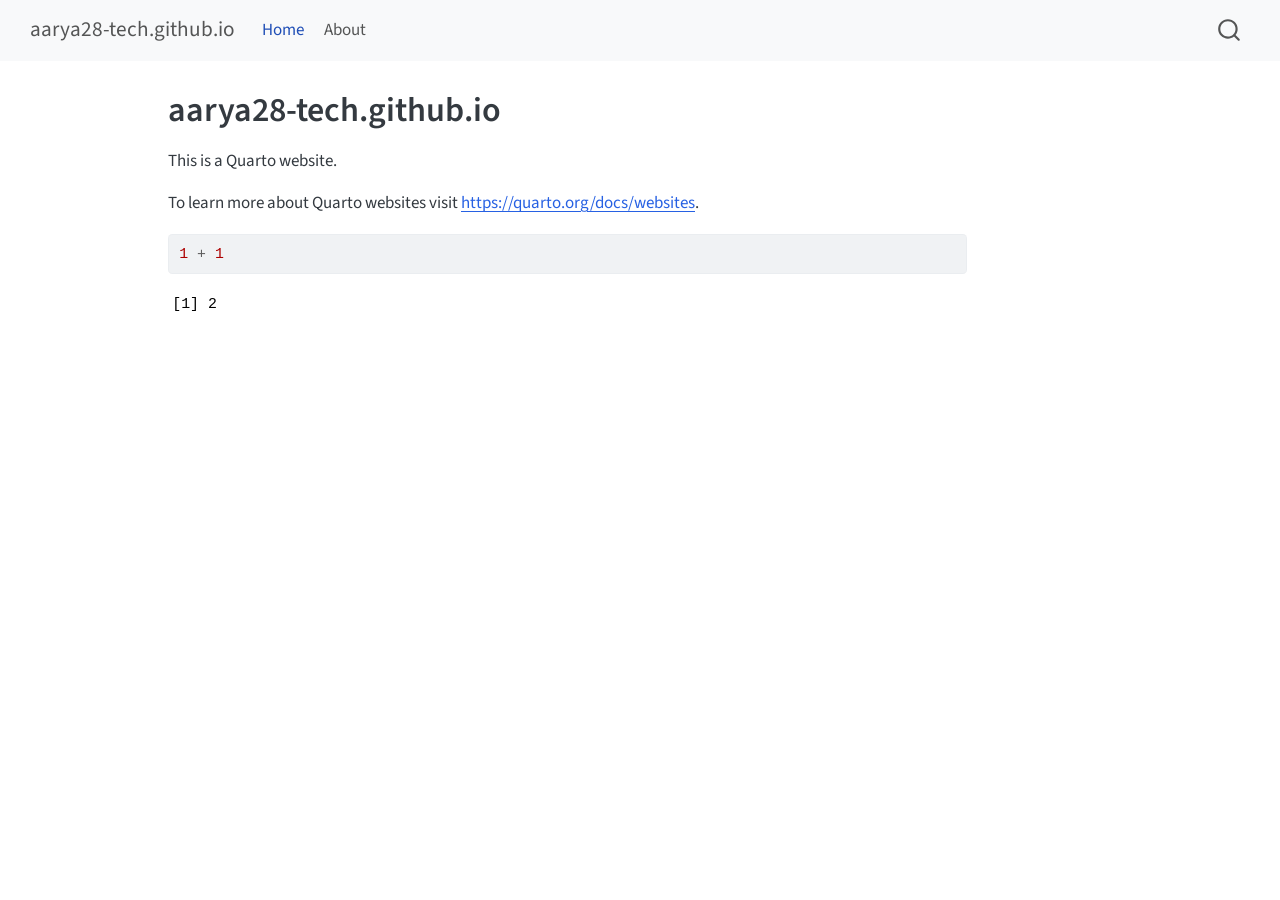
==== docs/index.html @ d5e37c38 "Build website for GitHub Pages" ====
<!DOCTYPE html>
<html xmlns="http://www.w3.org/1999/xhtml" lang="en" xml:lang="en"><head>

<meta charset="utf-8">
<meta name="generator" content="quarto-1.5.57">

<meta name="viewport" content="width=device-width, initial-scale=1.0, user-scalable=yes">


<title>aarya28-tech.github.io</title>
<style>
code{white-space: pre-wrap;}
span.smallcaps{font-variant: small-caps;}
div.columns{display: flex; gap: min(4vw, 1.5em);}
div.column{flex: auto; overflow-x: auto;}
div.hanging-indent{margin-left: 1.5em; text-indent: -1.5em;}
ul.task-list{list-style: none;}
ul.task-list li input[type="checkbox"] {
  width: 0.8em;
  margin: 0 0.8em 0.2em -1em; /* quarto-specific, see https://github.com/quarto-dev/quarto-cli/issues/4556 */ 
  vertical-align: middle;
}
/* CSS for syntax highlighting */
pre > code.sourceCode { white-space: pre; position: relative; }
pre > code.sourceCode > span { line-height: 1.25; }
pre > code.sourceCode > span:empty { height: 1.2em; }
.sourceCode { overflow: visible; }
code.sourceCode > span { color: inherit; text-decoration: inherit; }
div.sourceCode { margin: 1em 0; }
pre.sourceCode { margin: 0; }
@media screen {
div.sourceCode { overflow: auto; }
}
@media print {
pre > code.sourceCode { white-space: pre-wrap; }
pre > code.sourceCode > span { display: inline-block; text-indent: -5em; padding-left: 5em; }
}
pre.numberSource code
  { counter-reset: source-line 0; }
pre.numberSource code > span
  { position: relative; left: -4em; counter-increment: source-line; }
pre.numberSource code > span > a:first-child::before
  { content: counter(source-line);
    position: relative; left: -1em; text-align: right; vertical-align: baseline;
    border: none; display: inline-block;
    -webkit-touch-callout: none; -webkit-user-select: none;
    -khtml-user-select: none; -moz-user-select: none;
    -ms-user-select: none; user-select: none;
    padding: 0 4px; width: 4em;
  }
pre.numberSource { margin-left: 3em;  padding-left: 4px; }
div.sourceCode
  {   }
@media screen {
pre > code.sourceCode > span > a:first-child::before { text-decoration: underline; }
}
</style>


<script src="site_libs/quarto-nav/quarto-nav.js"></script>
<script src="site_libs/quarto-nav/headroom.min.js"></script>
<script src="site_libs/clipboard/clipboard.min.js"></script>
<script src="site_libs/quarto-search/autocomplete.umd.js"></script>
<script src="site_libs/quarto-search/fuse.min.js"></script>
<script src="site_libs/quarto-search/quarto-search.js"></script>
<meta name="quarto:offset" content="./">
<script src="site_libs/quarto-html/quarto.js"></script>
<script src="site_libs/quarto-html/popper.min.js"></script>
<script src="site_libs/quarto-html/tippy.umd.min.js"></script>
<script src="site_libs/quarto-html/anchor.min.js"></script>
<link href="site_libs/quarto-html/tippy.css" rel="stylesheet">
<link href="site_libs/quarto-html/quarto-syntax-highlighting.css" rel="stylesheet" id="quarto-text-highlighting-styles">
<script src="site_libs/bootstrap/bootstrap.min.js"></script>
<link href="site_libs/bootstrap/bootstrap-icons.css" rel="stylesheet">
<link href="site_libs/bootstrap/bootstrap.min.css" rel="stylesheet" id="quarto-bootstrap" data-mode="light">
<script id="quarto-search-options" type="application/json">{
  "location": "navbar",
  "copy-button": false,
  "collapse-after": 3,
  "panel-placement": "end",
  "type": "overlay",
  "limit": 50,
  "keyboard-shortcut": [
    "f",
    "/",
    "s"
  ],
  "show-item-context": false,
  "language": {
    "search-no-results-text": "No results",
    "search-matching-documents-text": "matching documents",
    "search-copy-link-title": "Copy link to search",
    "search-hide-matches-text": "Hide additional matches",
    "search-more-match-text": "more match in this document",
    "search-more-matches-text": "more matches in this document",
    "search-clear-button-title": "Clear",
    "search-text-placeholder": "",
    "search-detached-cancel-button-title": "Cancel",
    "search-submit-button-title": "Submit",
    "search-label": "Search"
  }
}</script>


<link rel="stylesheet" href="styles.css">
</head>

<body class="nav-fixed">

<div id="quarto-search-results"></div>
  <header id="quarto-header" class="headroom fixed-top">
    <nav class="navbar navbar-expand-lg " data-bs-theme="dark">
      <div class="navbar-container container-fluid">
      <div class="navbar-brand-container mx-auto">
    <a class="navbar-brand" href="./index.html">
    <span class="navbar-title">aarya28-tech.github.io</span>
    </a>
  </div>
            <div id="quarto-search" class="" title="Search"></div>
          <button class="navbar-toggler" type="button" data-bs-toggle="collapse" data-bs-target="#navbarCollapse" aria-controls="navbarCollapse" role="menu" aria-expanded="false" aria-label="Toggle navigation" onclick="if (window.quartoToggleHeadroom) { window.quartoToggleHeadroom(); }">
  <span class="navbar-toggler-icon"></span>
</button>
          <div class="collapse navbar-collapse" id="navbarCollapse">
            <ul class="navbar-nav navbar-nav-scroll me-auto">
  <li class="nav-item">
    <a class="nav-link active" href="./index.html" aria-current="page"> 
<span class="menu-text">Home</span></a>
  </li>  
  <li class="nav-item">
    <a class="nav-link" href="./about.html"> 
<span class="menu-text">About</span></a>
  </li>  
</ul>
          </div> <!-- /navcollapse -->
            <div class="quarto-navbar-tools">
</div>
      </div> <!-- /container-fluid -->
    </nav>
</header>
<!-- content -->
<div id="quarto-content" class="quarto-container page-columns page-rows-contents page-layout-article page-navbar">
<!-- sidebar -->
<!-- margin-sidebar -->
    <div id="quarto-margin-sidebar" class="sidebar margin-sidebar zindex-bottom">
        
    </div>
<!-- main -->
<main class="content" id="quarto-document-content">

<header id="title-block-header" class="quarto-title-block default">
<div class="quarto-title">
<h1 class="title">aarya28-tech.github.io</h1>
</div>



<div class="quarto-title-meta">

    
  
    
  </div>
  


</header>


<p>This is a Quarto website.</p>
<p>To learn more about Quarto websites visit <a href="https://quarto.org/docs/websites" class="uri">https://quarto.org/docs/websites</a>.</p>
<div class="cell">
<div class="sourceCode cell-code" id="cb1"><pre class="sourceCode r code-with-copy"><code class="sourceCode r"><span id="cb1-1"><a href="#cb1-1" aria-hidden="true" tabindex="-1"></a><span class="dv">1</span> <span class="sc">+</span> <span class="dv">1</span></span></code><button title="Copy to Clipboard" class="code-copy-button"><i class="bi"></i></button></pre></div>
<div class="cell-output cell-output-stdout">
<pre><code>[1] 2</code></pre>
</div>
</div>



</main> <!-- /main -->
<script id="quarto-html-after-body" type="application/javascript">
window.document.addEventListener("DOMContentLoaded", function (event) {
  const toggleBodyColorMode = (bsSheetEl) => {
    const mode = bsSheetEl.getAttribute("data-mode");
    const bodyEl = window.document.querySelector("body");
    if (mode === "dark") {
      bodyEl.classList.add("quarto-dark");
      bodyEl.classList.remove("quarto-light");
    } else {
      bodyEl.classList.add("quarto-light");
      bodyEl.classList.remove("quarto-dark");
    }
  }
  const toggleBodyColorPrimary = () => {
    const bsSheetEl = window.document.querySelector("link#quarto-bootstrap");
    if (bsSheetEl) {
      toggleBodyColorMode(bsSheetEl);
    }
  }
  toggleBodyColorPrimary();  
  const icon = "";
  const anchorJS = new window.AnchorJS();
  anchorJS.options = {
    placement: 'right',
    icon: icon
  };
  anchorJS.add('.anchored');
  const isCodeAnnotation = (el) => {
    for (const clz of el.classList) {
      if (clz.startsWith('code-annotation-')) {                     
        return true;
      }
    }
    return false;
  }
  const onCopySuccess = function(e) {
    // button target
    const button = e.trigger;
    // don't keep focus
    button.blur();
    // flash "checked"
    button.classList.add('code-copy-button-checked');
    var currentTitle = button.getAttribute("title");
    button.setAttribute("title", "Copied!");
    let tooltip;
    if (window.bootstrap) {
      button.setAttribute("data-bs-toggle", "tooltip");
      button.setAttribute("data-bs-placement", "left");
      button.setAttribute("data-bs-title", "Copied!");
      tooltip = new bootstrap.Tooltip(button, 
        { trigger: "manual", 
          customClass: "code-copy-button-tooltip",
          offset: [0, -8]});
      tooltip.show();    
    }
    setTimeout(function() {
      if (tooltip) {
        tooltip.hide();
        button.removeAttribute("data-bs-title");
        button.removeAttribute("data-bs-toggle");
        button.removeAttribute("data-bs-placement");
      }
      button.setAttribute("title", currentTitle);
      button.classList.remove('code-copy-button-checked');
    }, 1000);
    // clear code selection
    e.clearSelection();
  }
  const getTextToCopy = function(trigger) {
      const codeEl = trigger.previousElementSibling.cloneNode(true);
      for (const childEl of codeEl.children) {
        if (isCodeAnnotation(childEl)) {
          childEl.remove();
        }
      }
      return codeEl.innerText;
  }
  const clipboard = new window.ClipboardJS('.code-copy-button:not([data-in-quarto-modal])', {
    text: getTextToCopy
  });
  clipboard.on('success', onCopySuccess);
  if (window.document.getElementById('quarto-embedded-source-code-modal')) {
    // For code content inside modals, clipBoardJS needs to be initialized with a container option
    // TODO: Check when it could be a function (https://github.com/zenorocha/clipboard.js/issues/860)
    const clipboardModal = new window.ClipboardJS('.code-copy-button[data-in-quarto-modal]', {
      text: getTextToCopy,
      container: window.document.getElementById('quarto-embedded-source-code-modal')
    });
    clipboardModal.on('success', onCopySuccess);
  }
    var localhostRegex = new RegExp(/^(?:http|https):\/\/localhost\:?[0-9]*\//);
    var mailtoRegex = new RegExp(/^mailto:/);
      var filterRegex = new RegExp('/' + window.location.host + '/');
    var isInternal = (href) => {
        return filterRegex.test(href) || localhostRegex.test(href) || mailtoRegex.test(href);
    }
    // Inspect non-navigation links and adorn them if external
 	var links = window.document.querySelectorAll('a[href]:not(.nav-link):not(.navbar-brand):not(.toc-action):not(.sidebar-link):not(.sidebar-item-toggle):not(.pagination-link):not(.no-external):not([aria-hidden]):not(.dropdown-item):not(.quarto-navigation-tool):not(.about-link)');
    for (var i=0; i<links.length; i++) {
      const link = links[i];
      if (!isInternal(link.href)) {
        // undo the damage that might have been done by quarto-nav.js in the case of
        // links that we want to consider external
        if (link.dataset.originalHref !== undefined) {
          link.href = link.dataset.originalHref;
        }
      }
    }
  function tippyHover(el, contentFn, onTriggerFn, onUntriggerFn) {
    const config = {
      allowHTML: true,
      maxWidth: 500,
      delay: 100,
      arrow: false,
      appendTo: function(el) {
          return el.parentElement;
      },
      interactive: true,
      interactiveBorder: 10,
      theme: 'quarto',
      placement: 'bottom-start',
    };
    if (contentFn) {
      config.content = contentFn;
    }
    if (onTriggerFn) {
      config.onTrigger = onTriggerFn;
    }
    if (onUntriggerFn) {
      config.onUntrigger = onUntriggerFn;
    }
    window.tippy(el, config); 
  }
  const noterefs = window.document.querySelectorAll('a[role="doc-noteref"]');
  for (var i=0; i<noterefs.length; i++) {
    const ref = noterefs[i];
    tippyHover(ref, function() {
      // use id or data attribute instead here
      let href = ref.getAttribute('data-footnote-href') || ref.getAttribute('href');
      try { href = new URL(href).hash; } catch {}
      const id = href.replace(/^#\/?/, "");
      const note = window.document.getElementById(id);
      if (note) {
        return note.innerHTML;
      } else {
        return "";
      }
    });
  }
  const xrefs = window.document.querySelectorAll('a.quarto-xref');
  const processXRef = (id, note) => {
    // Strip column container classes
    const stripColumnClz = (el) => {
      el.classList.remove("page-full", "page-columns");
      if (el.children) {
        for (const child of el.children) {
          stripColumnClz(child);
        }
      }
    }
    stripColumnClz(note)
    if (id === null || id.startsWith('sec-')) {
      // Special case sections, only their first couple elements
      const container = document.createElement("div");
      if (note.children && note.children.length > 2) {
        container.appendChild(note.children[0].cloneNode(true));
        for (let i = 1; i < note.children.length; i++) {
          const child = note.children[i];
          if (child.tagName === "P" && child.innerText === "") {
            continue;
          } else {
            container.appendChild(child.cloneNode(true));
            break;
          }
        }
        if (window.Quarto?.typesetMath) {
          window.Quarto.typesetMath(container);
        }
        return container.innerHTML
      } else {
        if (window.Quarto?.typesetMath) {
          window.Quarto.typesetMath(note);
        }
        return note.innerHTML;
      }
    } else {
      // Remove any anchor links if they are present
      const anchorLink = note.querySelector('a.anchorjs-link');
      if (anchorLink) {
        anchorLink.remove();
      }
      if (window.Quarto?.typesetMath) {
        window.Quarto.typesetMath(note);
      }
      // TODO in 1.5, we should make sure this works without a callout special case
      if (note.classList.contains("callout")) {
        return note.outerHTML;
      } else {
        return note.innerHTML;
      }
    }
  }
  for (var i=0; i<xrefs.length; i++) {
    const xref = xrefs[i];
    tippyHover(xref, undefined, function(instance) {
      instance.disable();
      let url = xref.getAttribute('href');
      let hash = undefined; 
      if (url.startsWith('#')) {
        hash = url;
      } else {
        try { hash = new URL(url).hash; } catch {}
      }
      if (hash) {
        const id = hash.replace(/^#\/?/, "");
        const note = window.document.getElementById(id);
        if (note !== null) {
          try {
            const html = processXRef(id, note.cloneNode(true));
            instance.setContent(html);
          } finally {
            instance.enable();
            instance.show();
          }
        } else {
          // See if we can fetch this
          fetch(url.split('#')[0])
          .then(res => res.text())
          .then(html => {
            const parser = new DOMParser();
            const htmlDoc = parser.parseFromString(html, "text/html");
            const note = htmlDoc.getElementById(id);
            if (note !== null) {
              const html = processXRef(id, note);
              instance.setContent(html);
            } 
          }).finally(() => {
            instance.enable();
            instance.show();
          });
        }
      } else {
        // See if we can fetch a full url (with no hash to target)
        // This is a special case and we should probably do some content thinning / targeting
        fetch(url)
        .then(res => res.text())
        .then(html => {
          const parser = new DOMParser();
          const htmlDoc = parser.parseFromString(html, "text/html");
          const note = htmlDoc.querySelector('main.content');
          if (note !== null) {
            // This should only happen for chapter cross references
            // (since there is no id in the URL)
            // remove the first header
            if (note.children.length > 0 && note.children[0].tagName === "HEADER") {
              note.children[0].remove();
            }
            const html = processXRef(null, note);
            instance.setContent(html);
          } 
        }).finally(() => {
          instance.enable();
          instance.show();
        });
      }
    }, function(instance) {
    });
  }
      let selectedAnnoteEl;
      const selectorForAnnotation = ( cell, annotation) => {
        let cellAttr = 'data-code-cell="' + cell + '"';
        let lineAttr = 'data-code-annotation="' +  annotation + '"';
        const selector = 'span[' + cellAttr + '][' + lineAttr + ']';
        return selector;
      }
      const selectCodeLines = (annoteEl) => {
        const doc = window.document;
        const targetCell = annoteEl.getAttribute("data-target-cell");
        const targetAnnotation = annoteEl.getAttribute("data-target-annotation");
        const annoteSpan = window.document.querySelector(selectorForAnnotation(targetCell, targetAnnotation));
        const lines = annoteSpan.getAttribute("data-code-lines").split(",");
        const lineIds = lines.map((line) => {
          return targetCell + "-" + line;
        })
        let top = null;
        let height = null;
        let parent = null;
        if (lineIds.length > 0) {
            //compute the position of the single el (top and bottom and make a div)
            const el = window.document.getElementById(lineIds[0]);
            top = el.offsetTop;
            height = el.offsetHeight;
            parent = el.parentElement.parentElement;
          if (lineIds.length > 1) {
            const lastEl = window.document.getElementById(lineIds[lineIds.length - 1]);
            const bottom = lastEl.offsetTop + lastEl.offsetHeight;
            height = bottom - top;
          }
          if (top !== null && height !== null && parent !== null) {
            // cook up a div (if necessary) and position it 
            let div = window.document.getElementById("code-annotation-line-highlight");
            if (div === null) {
              div = window.document.createElement("div");
              div.setAttribute("id", "code-annotation-line-highlight");
              div.style.position = 'absolute';
              parent.appendChild(div);
            }
            div.style.top = top - 2 + "px";
            div.style.height = height + 4 + "px";
            div.style.left = 0;
            let gutterDiv = window.document.getElementById("code-annotation-line-highlight-gutter");
            if (gutterDiv === null) {
              gutterDiv = window.document.createElement("div");
              gutterDiv.setAttribute("id", "code-annotation-line-highlight-gutter");
              gutterDiv.style.position = 'absolute';
              const codeCell = window.document.getElementById(targetCell);
              const gutter = codeCell.querySelector('.code-annotation-gutter');
              gutter.appendChild(gutterDiv);
            }
            gutterDiv.style.top = top - 2 + "px";
            gutterDiv.style.height = height + 4 + "px";
          }
          selectedAnnoteEl = annoteEl;
        }
      };
      const unselectCodeLines = () => {
        const elementsIds = ["code-annotation-line-highlight", "code-annotation-line-highlight-gutter"];
        elementsIds.forEach((elId) => {
          const div = window.document.getElementById(elId);
          if (div) {
            div.remove();
          }
        });
        selectedAnnoteEl = undefined;
      };
        // Handle positioning of the toggle
    window.addEventListener(
      "resize",
      throttle(() => {
        elRect = undefined;
        if (selectedAnnoteEl) {
          selectCodeLines(selectedAnnoteEl);
        }
      }, 10)
    );
    function throttle(fn, ms) {
    let throttle = false;
    let timer;
      return (...args) => {
        if(!throttle) { // first call gets through
            fn.apply(this, args);
            throttle = true;
        } else { // all the others get throttled
            if(timer) clearTimeout(timer); // cancel #2
            timer = setTimeout(() => {
              fn.apply(this, args);
              timer = throttle = false;
            }, ms);
        }
      };
    }
      // Attach click handler to the DT
      const annoteDls = window.document.querySelectorAll('dt[data-target-cell]');
      for (const annoteDlNode of annoteDls) {
        annoteDlNode.addEventListener('click', (event) => {
          const clickedEl = event.target;
          if (clickedEl !== selectedAnnoteEl) {
            unselectCodeLines();
            const activeEl = window.document.querySelector('dt[data-target-cell].code-annotation-active');
            if (activeEl) {
              activeEl.classList.remove('code-annotation-active');
            }
            selectCodeLines(clickedEl);
            clickedEl.classList.add('code-annotation-active');
          } else {
            // Unselect the line
            unselectCodeLines();
            clickedEl.classList.remove('code-annotation-active');
          }
        });
      }
  const findCites = (el) => {
    const parentEl = el.parentElement;
    if (parentEl) {
      const cites = parentEl.dataset.cites;
      if (cites) {
        return {
          el,
          cites: cites.split(' ')
        };
      } else {
        return findCites(el.parentElement)
      }
    } else {
      return undefined;
    }
  };
  var bibliorefs = window.document.querySelectorAll('a[role="doc-biblioref"]');
  for (var i=0; i<bibliorefs.length; i++) {
    const ref = bibliorefs[i];
    const citeInfo = findCites(ref);
    if (citeInfo) {
      tippyHover(citeInfo.el, function() {
        var popup = window.document.createElement('div');
        citeInfo.cites.forEach(function(cite) {
          var citeDiv = window.document.createElement('div');
          citeDiv.classList.add('hanging-indent');
          citeDiv.classList.add('csl-entry');
          var biblioDiv = window.document.getElementById('ref-' + cite);
          if (biblioDiv) {
            citeDiv.innerHTML = biblioDiv.innerHTML;
          }
          popup.appendChild(citeDiv);
        });
        return popup.innerHTML;
      });
    }
  }
});
</script>
</div> <!-- /content -->




</body></html>
---- docs/site_libs/quarto-html/tippy.css ----
.tippy-box[data-animation=fade][data-state=hidden]{opacity:0}[data-tippy-root]{max-width:calc(100vw - 10px)}.tippy-box{position:relative;background-color:#333;color:#fff;border-radius:4px;font-size:14px;line-height:1.4;white-space:normal;outline:0;transition-property:transform,visibility,opacity}.tippy-box[data-placement^=top]>.tippy-arrow{bottom:0}.tippy-box[data-placement^=top]>.tippy-arrow:before{bottom:-7px;left:0;border-width:8px 8px 0;border-top-color:initial;transform-origin:center top}.tippy-box[data-placement^=bottom]>.tippy-arrow{top:0}.tippy-box[data-placement^=bottom]>.tippy-arrow:before{top:-7px;left:0;border-width:0 8px 8px;border-bottom-color:initial;transform-origin:center bottom}.tippy-box[data-placement^=left]>.tippy-arrow{right:0}.tippy-box[data-placement^=left]>.tippy-arrow:before{border-width:8px 0 8px 8px;border-left-color:initial;right:-7px;transform-origin:center left}.tippy-box[data-placement^=right]>.tippy-arrow{left:0}.tippy-box[data-placement^=right]>.tippy-arrow:before{left:-7px;border-width:8px 8px 8px 0;border-right-color:initial;transform-origin:center right}.tippy-box[data-inertia][data-state=visible]{transition-timing-function:cubic-bezier(.54,1.5,.38,1.11)}.tippy-arrow{width:16px;height:16px;color:#333}.tippy-arrow:before{content:"";position:absolute;border-color:transparent;border-style:solid}.tippy-content{position:relative;padding:5px 9px;z-index:1}
---- docs/site_libs/quarto-html/quarto-syntax-highlighting.css ----
/* quarto syntax highlight colors */
:root {
  --quarto-hl-ot-color: #003B4F;
  --quarto-hl-at-color: #657422;
  --quarto-hl-ss-color: #20794D;
  --quarto-hl-an-color: #5E5E5E;
  --quarto-hl-fu-color: #4758AB;
  --quarto-hl-st-color: #20794D;
  --quarto-hl-cf-color: #003B4F;
  --quarto-hl-op-color: #5E5E5E;
  --quarto-hl-er-color: #AD0000;
  --quarto-hl-bn-color: #AD0000;
  --quarto-hl-al-color: #AD0000;
  --quarto-hl-va-color: #111111;
  --quarto-hl-bu-color: inherit;
  --quarto-hl-ex-color: inherit;
  --quarto-hl-pp-color: #AD0000;
  --quarto-hl-in-color: #5E5E5E;
  --quarto-hl-vs-color: #20794D;
  --quarto-hl-wa-color: #5E5E5E;
  --quarto-hl-do-color: #5E5E5E;
  --quarto-hl-im-color: #00769E;
  --quarto-hl-ch-color: #20794D;
  --quarto-hl-dt-color: #AD0000;
  --quarto-hl-fl-color: #AD0000;
  --quarto-hl-co-color: #5E5E5E;
  --quarto-hl-cv-color: #5E5E5E;
  --quarto-hl-cn-color: #8f5902;
  --quarto-hl-sc-color: #5E5E5E;
  --quarto-hl-dv-color: #AD0000;
  --quarto-hl-kw-color: #003B4F;
}

/* other quarto variables */
:root {
  --quarto-font-monospace: SFMono-Regular, Menlo, Monaco, Consolas, "Liberation Mono", "Courier New", monospace;
}

pre > code.sourceCode > span {
  color: #003B4F;
}

code span {
  color: #003B4F;
}

code.sourceCode > span {
  color: #003B4F;
}

div.sourceCode,
div.sourceCode pre.sourceCode {
  color: #003B4F;
}

code span.ot {
  color: #003B4F;
  font-style: inherit;
}

code span.at {
  color: #657422;
  font-style: inherit;
}

code span.ss {
  color: #20794D;
  font-style: inherit;
}

code span.an {
  color: #5E5E5E;
  font-style: inherit;
}

code span.fu {
  color: #4758AB;
  font-style: inherit;
}

code span.st {
  color: #20794D;
  font-style: inherit;
}

code span.cf {
  color: #003B4F;
  font-weight: bold;
  font-style: inherit;
}

code span.op {
  color: #5E5E5E;
  font-style: inherit;
}

code span.er {
  color: #AD0000;
  font-style: inherit;
}

code span.bn {
  color: #AD0000;
  font-style: inherit;
}

code span.al {
  color: #AD0000;
  font-style: inherit;
}

code span.va {
  color: #111111;
  font-style: inherit;
}

code span.bu {
  font-style: inherit;
}

code span.ex {
  font-style: inherit;
}

code span.pp {
  color: #AD0000;
  font-style: inherit;
}

code span.in {
  color: #5E5E5E;
  font-style: inherit;
}

code span.vs {
  color: #20794D;
  font-style: inherit;
}

code span.wa {
  color: #5E5E5E;
  font-style: italic;
}

code span.do {
  color: #5E5E5E;
  font-style: italic;
}

code span.im {
  color: #00769E;
  font-style: inherit;
}

code span.ch {
  color: #20794D;
  font-style: inherit;
}

code span.dt {
  color: #AD0000;
  font-style: inherit;
}

code span.fl {
  color: #AD0000;
  font-style: inherit;
}

code span.co {
  color: #5E5E5E;
  font-style: inherit;
}

code span.cv {
  color: #5E5E5E;
  font-style: italic;
}

code span.cn {
  color: #8f5902;
  font-style: inherit;
}

code span.sc {
  color: #5E5E5E;
  font-style: inherit;
}

code span.dv {
  color: #AD0000;
  font-style: inherit;
}

code span.kw {
  color: #003B4F;
  font-weight: bold;
  font-style: inherit;
}

.prevent-inlining {
  content: "</";
}

/*# sourceMappingURL=debc5d5d77c3f9108843748ff7464032.css.map */
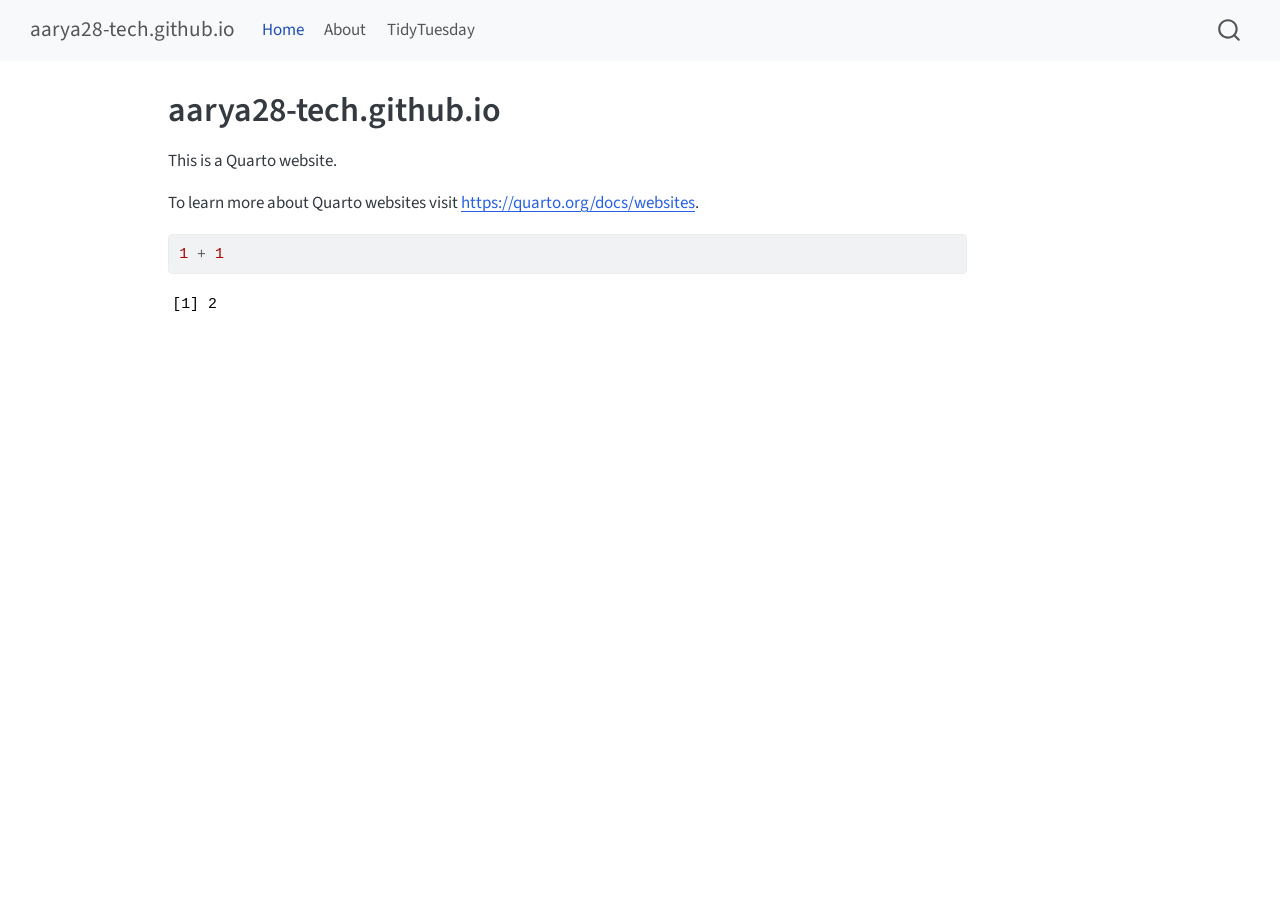
==== commit 317ebd58: "Add TidyTuesday income inequality analysis" ====
--- a/docs/index.html
+++ b/docs/index.html
@@ -129,6 +129,10 @@
   <li class="nav-item">
     <a class="nav-link" href="./about.html"> 
 <span class="menu-text">About</span></a>
+  </li>  
+  <li class="nav-item">
+    <a class="nav-link" href="./income-inequality.html"> 
+<span class="menu-text">TidyTuesday</span></a>
   </li>  
 </ul>
           </div> <!-- /navcollapse -->
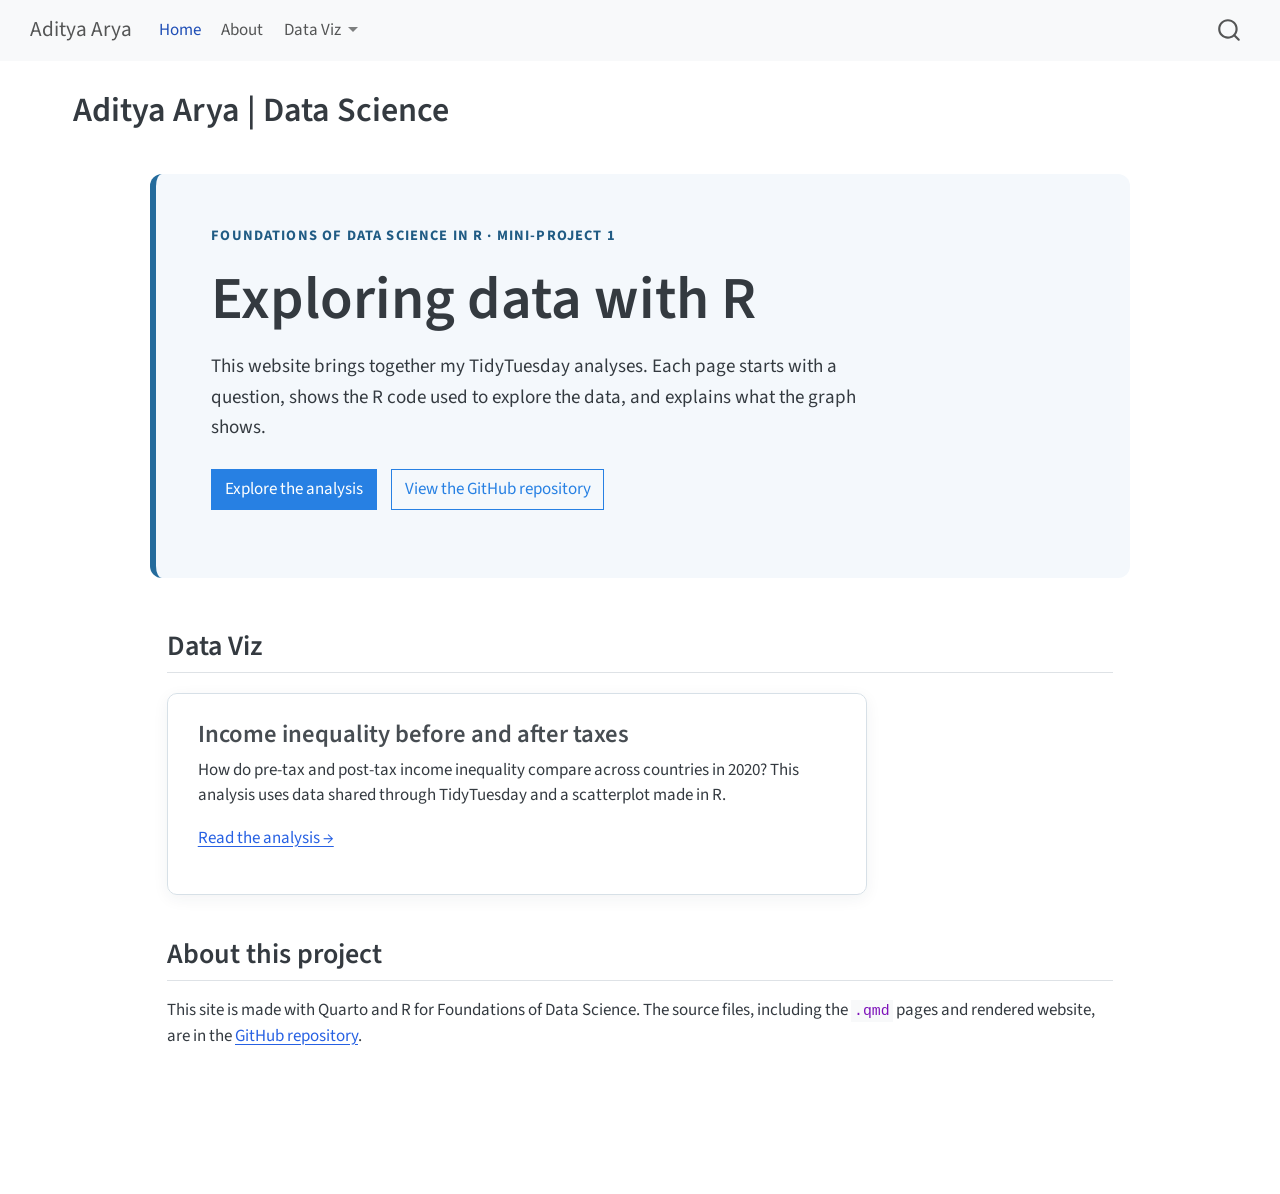
==== commit 09815899: "Replace starter homepage with project landing page" ====
--- a/docs/index.html
+++ b/docs/index.html
@@ -7,7 +7,7 @@
 <meta name="viewport" content="width=device-width, initial-scale=1.0, user-scalable=yes">
 
 
-<title>aarya28-tech.github.io</title>
+<title>Aditya Arya | Data Science – Aditya Arya</title>
 <style>
 code{white-space: pre-wrap;}
 span.smallcaps{font-variant: small-caps;}
@@ -19,40 +19,6 @@
   width: 0.8em;
   margin: 0 0.8em 0.2em -1em; /* quarto-specific, see https://github.com/quarto-dev/quarto-cli/issues/4556 */ 
   vertical-align: middle;
-}
-/* CSS for syntax highlighting */
-pre > code.sourceCode { white-space: pre; position: relative; }
-pre > code.sourceCode > span { line-height: 1.25; }
-pre > code.sourceCode > span:empty { height: 1.2em; }
-.sourceCode { overflow: visible; }
-code.sourceCode > span { color: inherit; text-decoration: inherit; }
-div.sourceCode { margin: 1em 0; }
-pre.sourceCode { margin: 0; }
-@media screen {
-div.sourceCode { overflow: auto; }
-}
-@media print {
-pre > code.sourceCode { white-space: pre-wrap; }
-pre > code.sourceCode > span { display: inline-block; text-indent: -5em; padding-left: 5em; }
-}
-pre.numberSource code
-  { counter-reset: source-line 0; }
-pre.numberSource code > span
-  { position: relative; left: -4em; counter-increment: source-line; }
-pre.numberSource code > span > a:first-child::before
-  { content: counter(source-line);
-    position: relative; left: -1em; text-align: right; vertical-align: baseline;
-    border: none; display: inline-block;
-    -webkit-touch-callout: none; -webkit-user-select: none;
-    -khtml-user-select: none; -moz-user-select: none;
-    -ms-user-select: none; user-select: none;
-    padding: 0 4px; width: 4em;
-  }
-pre.numberSource { margin-left: 3em;  padding-left: 4px; }
-div.sourceCode
-  {   }
-@media screen {
-pre > code.sourceCode > span > a:first-child::before { text-decoration: underline; }
 }
 </style>
 
@@ -113,7 +79,7 @@
       <div class="navbar-container container-fluid">
       <div class="navbar-brand-container mx-auto">
     <a class="navbar-brand" href="./index.html">
-    <span class="navbar-title">aarya28-tech.github.io</span>
+    <span class="navbar-title">Aditya Arya</span>
     </a>
   </div>
             <div id="quarto-search" class="" title="Search"></div>
@@ -130,10 +96,17 @@
     <a class="nav-link" href="./about.html"> 
 <span class="menu-text">About</span></a>
   </li>  
-  <li class="nav-item">
-    <a class="nav-link" href="./income-inequality.html"> 
-<span class="menu-text">TidyTuesday</span></a>
+  <li class="nav-item dropdown ">
+    <a class="nav-link dropdown-toggle" href="#" id="nav-menu-data-viz" role="link" data-bs-toggle="dropdown" aria-expanded="false">
+ <span class="menu-text">Data Viz</span>
+    </a>
+    <ul class="dropdown-menu" aria-labelledby="nav-menu-data-viz">    
+        <li>
+    <a class="dropdown-item" href="./income-inequality.html">
+ <span class="dropdown-text">Income inequality</span></a>
   </li>  
+    </ul>
+  </li>
 </ul>
           </div> <!-- /navcollapse -->
             <div class="quarto-navbar-tools">
@@ -142,23 +115,23 @@
     </nav>
 </header>
 <!-- content -->
-<div id="quarto-content" class="quarto-container page-columns page-rows-contents page-layout-article page-navbar">
+<div id="quarto-content" class="quarto-container page-columns page-rows-contents page-layout-full page-navbar">
 <!-- sidebar -->
 <!-- margin-sidebar -->
     <div id="quarto-margin-sidebar" class="sidebar margin-sidebar zindex-bottom">
         
     </div>
 <!-- main -->
-<main class="content" id="quarto-document-content">
+<main class="content column-page" id="quarto-document-content">
 
 <header id="title-block-header" class="quarto-title-block default">
 <div class="quarto-title">
-<h1 class="title">aarya28-tech.github.io</h1>
+<h1 class="title">Aditya Arya | Data Science</h1>
 </div>
 
 
 
-<div class="quarto-title-meta">
+<div class="quarto-title-meta column-page">
 
     
   
@@ -170,13 +143,29 @@
 </header>
 
 
-<p>This is a Quarto website.</p>
-<p>To learn more about Quarto websites visit <a href="https://quarto.org/docs/websites" class="uri">https://quarto.org/docs/websites</a>.</p>
-<div class="cell">
-<div class="sourceCode cell-code" id="cb1"><pre class="sourceCode r code-with-copy"><code class="sourceCode r"><span id="cb1-1"><a href="#cb1-1" aria-hidden="true" tabindex="-1"></a><span class="dv">1</span> <span class="sc">+</span> <span class="dv">1</span></span></code><button title="Copy to Clipboard" class="code-copy-button"><i class="bi"></i></button></pre></div>
-<div class="cell-output cell-output-stdout">
-<pre><code>[1] 2</code></pre>
+<div class="home-hero">
+<p class="eyebrow">
+Foundations of Data Science in R · Mini-Project 1
+</p>
+<section id="exploring-data-with-r" class="level1">
+<h1>Exploring data with R</h1>
+<p>This website brings together my TidyTuesday analyses. Each page starts with a question, shows the R code used to explore the data, and explains what the graph shows.</p>
+<p><a href="./income-inequality.html" class="btn btn-primary">Explore the analysis</a> <a href="https://github.com/aarya28-tech/aarya28-tech.github.io" class="btn btn-outline-primary">View the GitHub repository</a></p>
+</section>
 </div>
+<div class="home-content">
+<section id="data-viz" class="level2">
+<h2 class="anchored" data-anchor-id="data-viz">Data Viz</h2>
+<section id="income-inequality-before-and-after-taxes" class="level3 project-card">
+<h3 class="anchored" data-anchor-id="income-inequality-before-and-after-taxes">Income inequality before and after taxes</h3>
+<p>How do pre-tax and post-tax income inequality compare across countries in 2020? This analysis uses data shared through TidyTuesday and a scatterplot made in R.</p>
+<p><a href="./income-inequality.html">Read the analysis →</a></p>
+</section>
+</section>
+<section id="about-this-project" class="level2">
+<h2 class="anchored" data-anchor-id="about-this-project">About this project</h2>
+<p>This site is made with Quarto and R for Foundations of Data Science. The source files, including the <code>.qmd</code> pages and rendered website, are in the <a href="https://github.com/aarya28-tech/aarya28-tech.github.io">GitHub repository</a>.</p>
+</section>
 </div>
 
 
--- a/docs/styles.css
+++ b/docs/styles.css
@@ -0,0 +1,57 @@
+.home-hero {
+  max-width: 980px;
+  margin: 2.5rem auto 3rem;
+  padding: 3rem 3.25rem;
+  background: #f4f8fc;
+  border-left: 6px solid #246b9c;
+  border-radius: 12px;
+}
+
+.home-hero h1 {
+  margin-top: 0.35rem;
+  font-size: clamp(2.1rem, 5vw, 3.5rem);
+}
+
+.home-hero p:not(.eyebrow) {
+  max-width: 700px;
+  font-size: 1.12rem;
+  line-height: 1.6;
+}
+
+.eyebrow {
+  color: #205b84;
+  font-size: 0.85rem;
+  font-weight: 700;
+  letter-spacing: 0.08em;
+  text-transform: uppercase;
+}
+
+.home-hero .btn {
+  margin: 0.5rem 0.6rem 0 0;
+}
+
+.home-content {
+  max-width: 980px;
+  margin: 0 auto;
+  padding: 0 1rem 3rem;
+}
+
+.project-card {
+  max-width: 700px;
+  margin: 1.2rem 0 2.5rem;
+  padding: 1.5rem 1.75rem;
+  border: 1px solid #d7e0e7;
+  border-radius: 10px;
+  box-shadow: 0 4px 16px rgba(27, 47, 63, 0.06);
+}
+
+.project-card h3 {
+  margin-top: 0;
+}
+
+@media (max-width: 600px) {
+  .home-hero {
+    margin: 1rem;
+    padding: 1.75rem;
+  }
+}
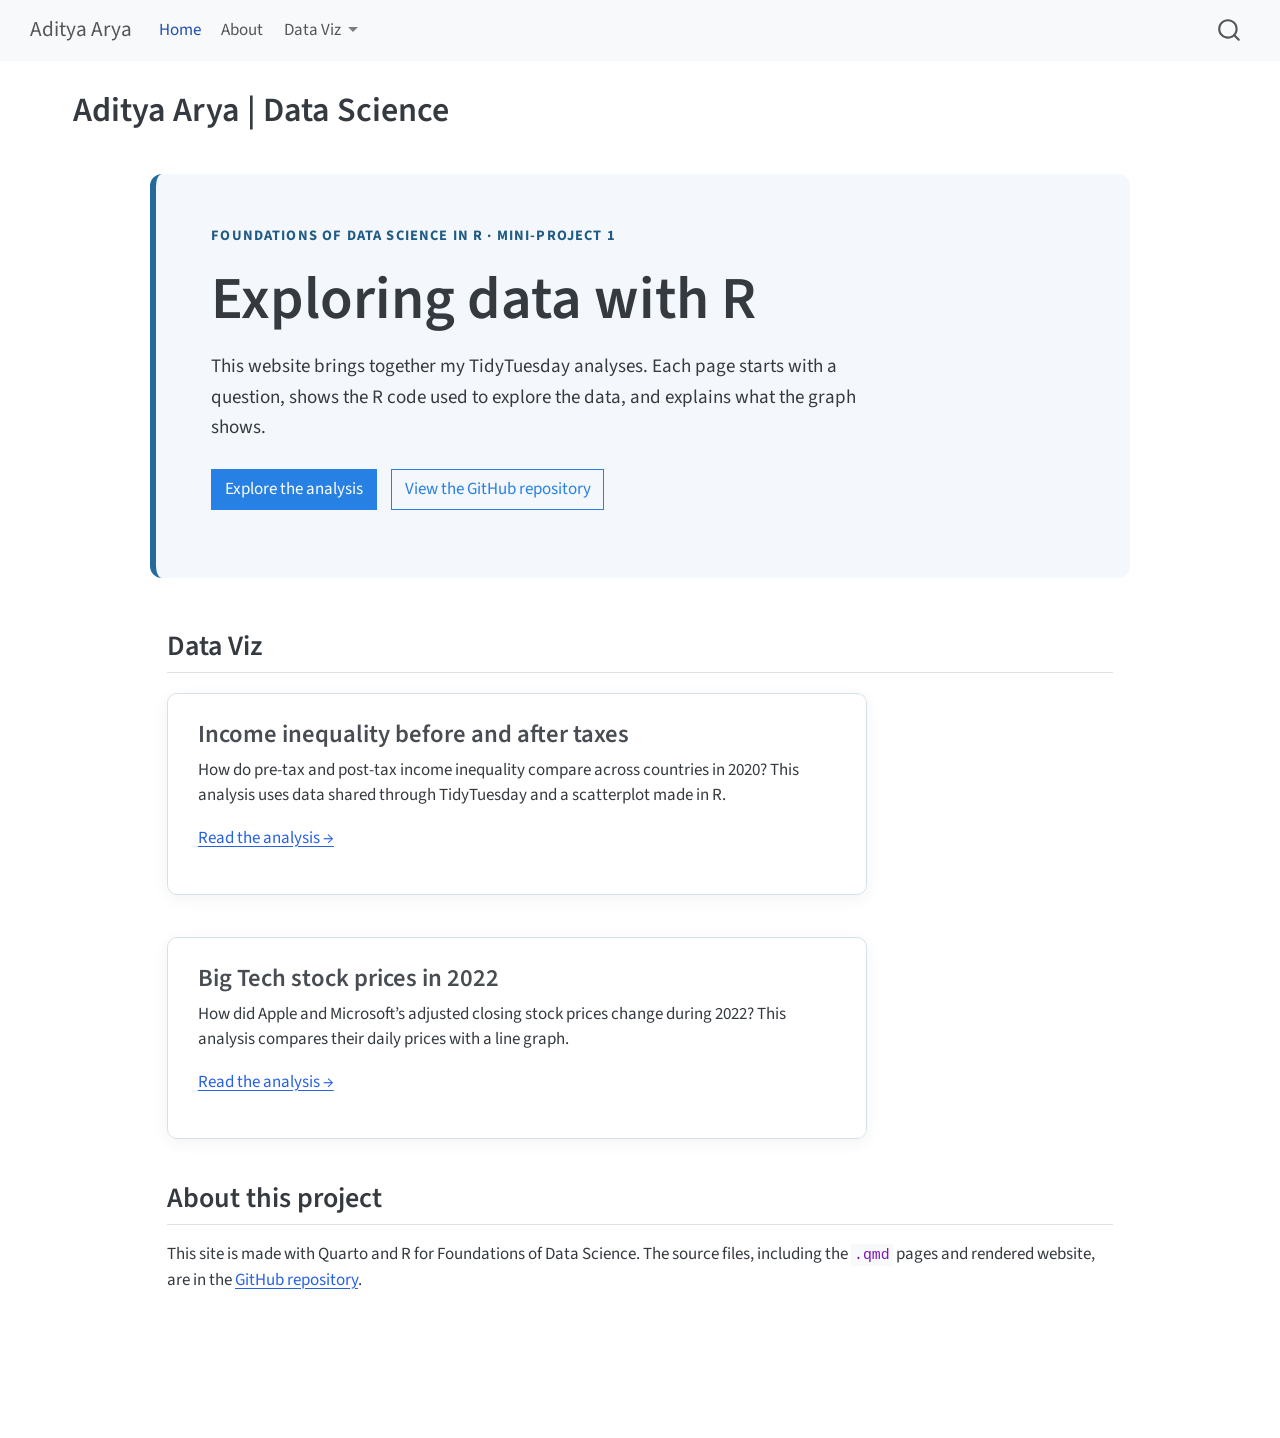
==== commit a6f6e503: "Add Big Tech TidyTuesday analysis" ====
--- a/docs/index.html
+++ b/docs/index.html
@@ -105,6 +105,10 @@
     <a class="dropdown-item" href="./income-inequality.html">
  <span class="dropdown-text">Income inequality</span></a>
   </li>  
+        <li>
+    <a class="dropdown-item" href="./big-tech-stock-prices.html">
+ <span class="dropdown-text">Big Tech stocks</span></a>
+  </li>  
     </ul>
   </li>
 </ul>
@@ -160,6 +164,11 @@
 <h3 class="anchored" data-anchor-id="income-inequality-before-and-after-taxes">Income inequality before and after taxes</h3>
 <p>How do pre-tax and post-tax income inequality compare across countries in 2020? This analysis uses data shared through TidyTuesday and a scatterplot made in R.</p>
 <p><a href="./income-inequality.html">Read the analysis →</a></p>
+</section>
+<section id="big-tech-stock-prices-in-2022" class="level3 project-card">
+<h3 class="anchored" data-anchor-id="big-tech-stock-prices-in-2022">Big Tech stock prices in 2022</h3>
+<p>How did Apple and Microsoft’s adjusted closing stock prices change during 2022? This analysis compares their daily prices with a line graph.</p>
+<p><a href="./big-tech-stock-prices.html">Read the analysis →</a></p>
 </section>
 </section>
 <section id="about-this-project" class="level2">
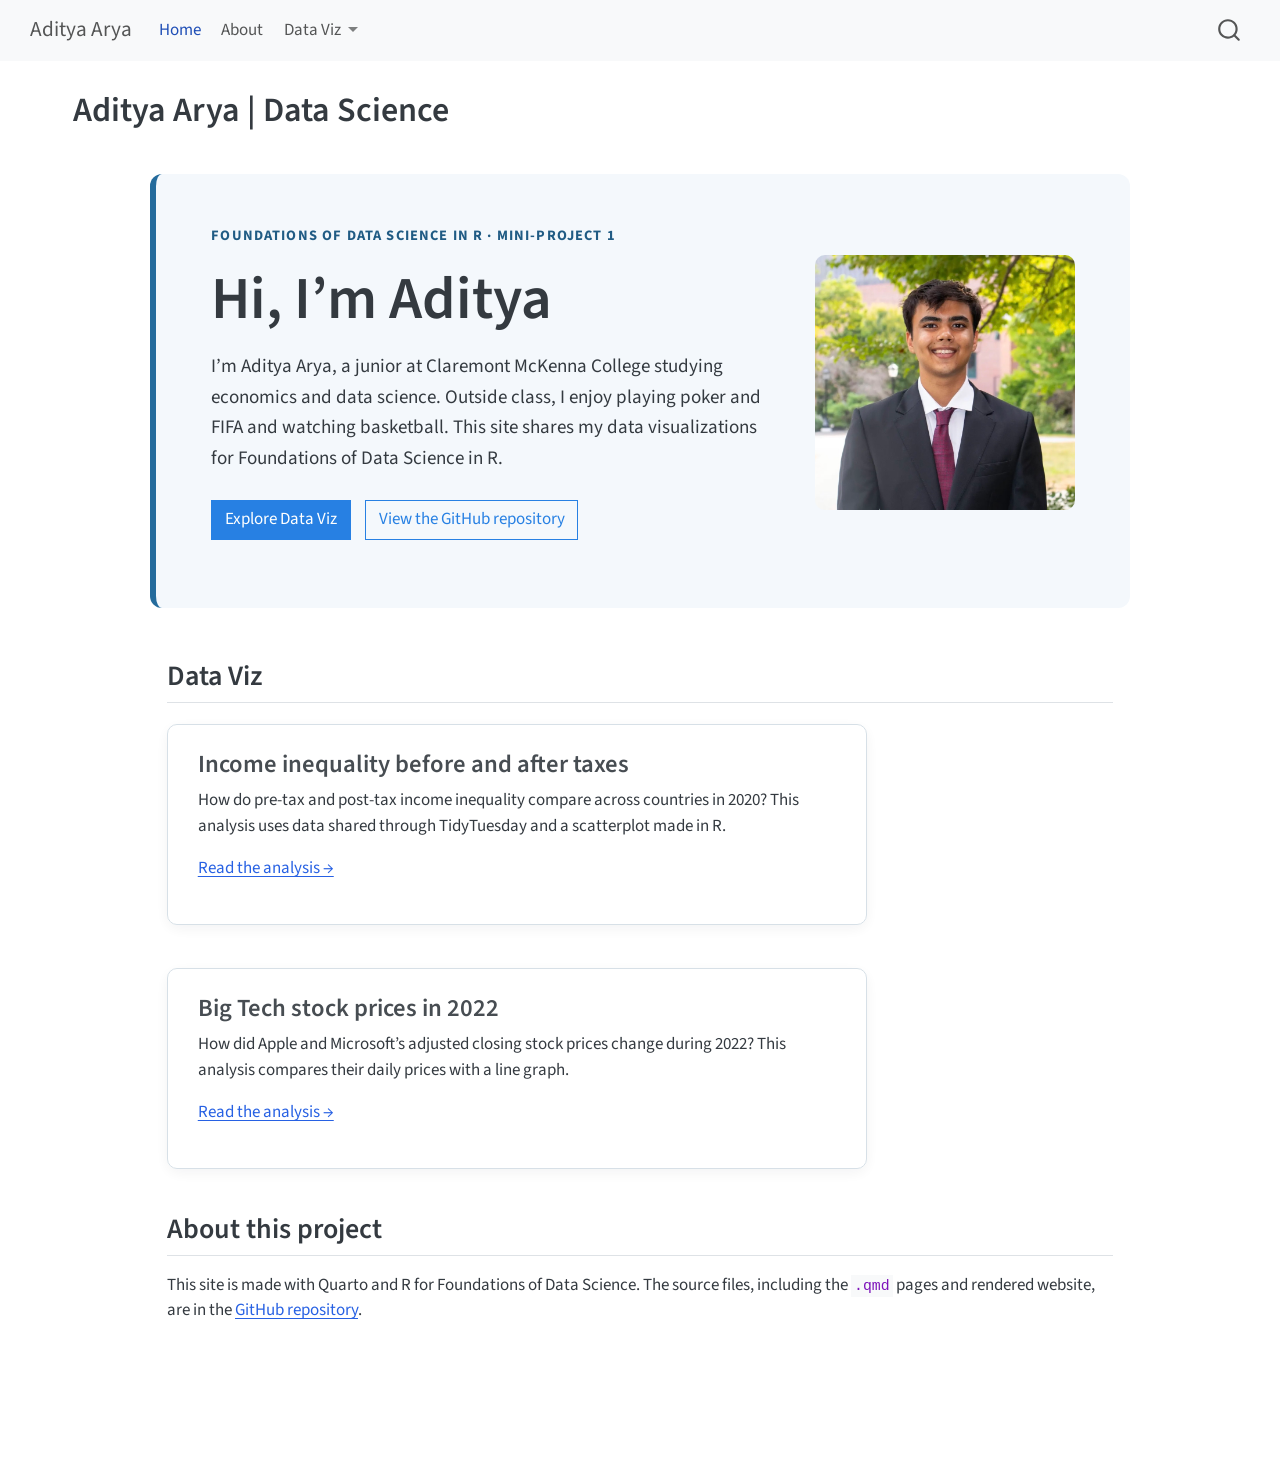
==== commit 1f80b1e1: "Add Aditya bio and portrait to homepage" ====
--- a/docs/index.html
+++ b/docs/index.html
@@ -148,14 +148,19 @@
 
 
 <div class="home-hero">
+<div class="hero-layout">
+<div class="hero-text">
 <p class="eyebrow">
 Foundations of Data Science in R · Mini-Project 1
 </p>
-<section id="exploring-data-with-r" class="level1">
-<h1>Exploring data with R</h1>
-<p>This website brings together my TidyTuesday analyses. Each page starts with a question, shows the R code used to explore the data, and explains what the graph shows.</p>
-<p><a href="./income-inequality.html" class="btn btn-primary">Explore the analysis</a> <a href="https://github.com/aarya28-tech/aarya28-tech.github.io" class="btn btn-outline-primary">View the GitHub repository</a></p>
+<section id="hi-im-aditya" class="level1">
+<h1>Hi, I’m Aditya</h1>
+<p>I’m Aditya Arya, a junior at Claremont McKenna College studying economics and data science. Outside class, I enjoy playing poker and FIFA and watching basketball. This site shares my data visualizations for Foundations of Data Science in R.</p>
+<p><a href="#data-viz" class="btn btn-primary">Explore Data Viz</a> <a href="https://github.com/aarya28-tech/aarya28-tech.github.io" class="btn btn-outline-primary">View the GitHub repository</a></p>
 </section>
+</div>
+<p><img src="images/aditya-portrait.jpeg" alt="Aditya Arya outdoors in a suit" class="hero-photo"></p>
+</div>
 </div>
 <div class="home-content">
 <section id="data-viz" class="level2">
--- a/docs/styles.css
+++ b/docs/styles.css
@@ -5,6 +5,20 @@
   background: #f4f8fc;
   border-left: 6px solid #246b9c;
   border-radius: 12px;
+}
+
+.hero-layout {
+  display: grid;
+  grid-template-columns: minmax(0, 1fr) 260px;
+  gap: 2.5rem;
+  align-items: center;
+}
+
+.hero-photo {
+  display: block;
+  width: 100%;
+  height: auto;
+  border-radius: 10px;
 }
 
 .home-hero h1 {
@@ -50,6 +64,14 @@
 }
 
 @media (max-width: 600px) {
+  .hero-layout {
+    grid-template-columns: 1fr;
+  }
+
+  .hero-photo {
+    max-width: 260px;
+  }
+
   .home-hero {
     margin: 1rem;
     padding: 1.75rem;
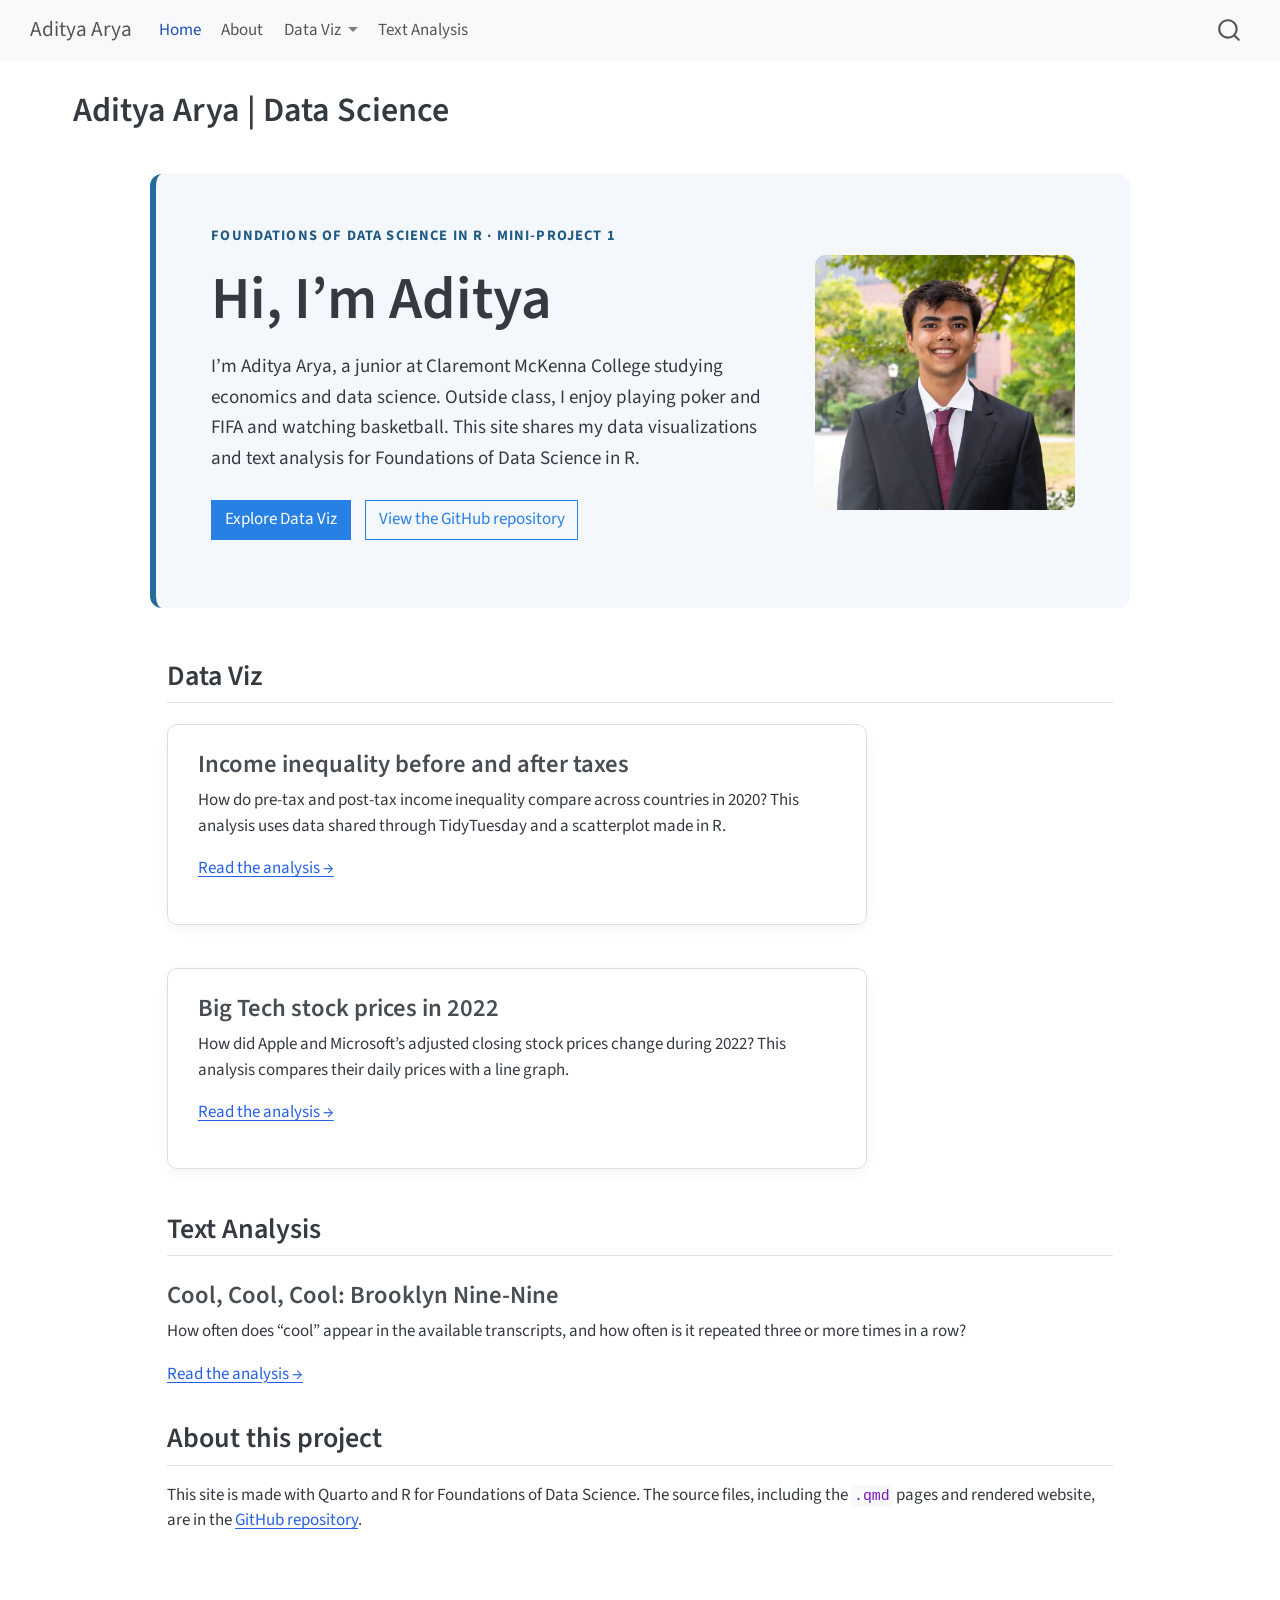
==== commit 27f677ab: "updated" ====
--- a/docs/index.html
+++ b/docs/index.html
@@ -111,6 +111,10 @@
   </li>  
     </ul>
   </li>
+  <li class="nav-item">
+    <a class="nav-link" href="./brooklyn-nine-nine.html"> 
+<span class="menu-text">Text Analysis</span></a>
+  </li>  
 </ul>
           </div> <!-- /navcollapse -->
             <div class="quarto-navbar-tools">
@@ -155,11 +159,11 @@
 </p>
 <section id="hi-im-aditya" class="level1">
 <h1>Hi, I’m Aditya</h1>
-<p>I’m Aditya Arya, a junior at Claremont McKenna College studying economics and data science. Outside class, I enjoy playing poker and FIFA and watching basketball. This site shares my data visualizations for Foundations of Data Science in R.</p>
+<p>I’m Aditya Arya, a junior at Claremont McKenna College studying economics and data science. Outside class, I enjoy playing poker and FIFA and watching basketball. This site shares my data visualizations and text analysis for Foundations of Data Science in R.</p>
 <p><a href="#data-viz" class="btn btn-primary">Explore Data Viz</a> <a href="https://github.com/aarya28-tech/aarya28-tech.github.io" class="btn btn-outline-primary">View the GitHub repository</a></p>
 </section>
 </div>
-<p><img src="images/aditya-portrait.jpeg" alt="Aditya Arya outdoors in a suit" class="hero-photo"></p>
+<p><img src="images/aditya.jpeg" alt="Aditya Arya outdoors in a suit" class="hero-photo"></p>
 </div>
 </div>
 <div class="home-content">
@@ -174,6 +178,14 @@
 <h3 class="anchored" data-anchor-id="big-tech-stock-prices-in-2022">Big Tech stock prices in 2022</h3>
 <p>How did Apple and Microsoft’s adjusted closing stock prices change during 2022? This analysis compares their daily prices with a line graph.</p>
 <p><a href="./big-tech-stock-prices.html">Read the analysis →</a></p>
+</section>
+</section>
+<section id="text-analysis" class="level2">
+<h2 class="anchored" data-anchor-id="text-analysis">Text Analysis</h2>
+<section id="cool-cool-cool-brooklyn-nine-nine" class="level3">
+<h3 class="anchored" data-anchor-id="cool-cool-cool-brooklyn-nine-nine">Cool, Cool, Cool: Brooklyn Nine-Nine</h3>
+<p>How often does “cool” appear in the available transcripts, and how often is it repeated three or more times in a row?</p>
+<p><a href="./brooklyn-nine-nine.html">Read the analysis →</a></p>
 </section>
 </section>
 <section id="about-this-project" class="level2">
--- a/docs/styles.css
+++ b/docs/styles.css
@@ -20,6 +20,7 @@
   height: auto;
   border-radius: 10px;
 }
+
 
 .home-hero h1 {
   margin-top: 0.35rem;
@@ -63,7 +64,7 @@
   margin-top: 0;
 }
 
-@media (max-width: 600px) {
+@media (max-width: 800px) {
   .hero-layout {
     grid-template-columns: 1fr;
   }
